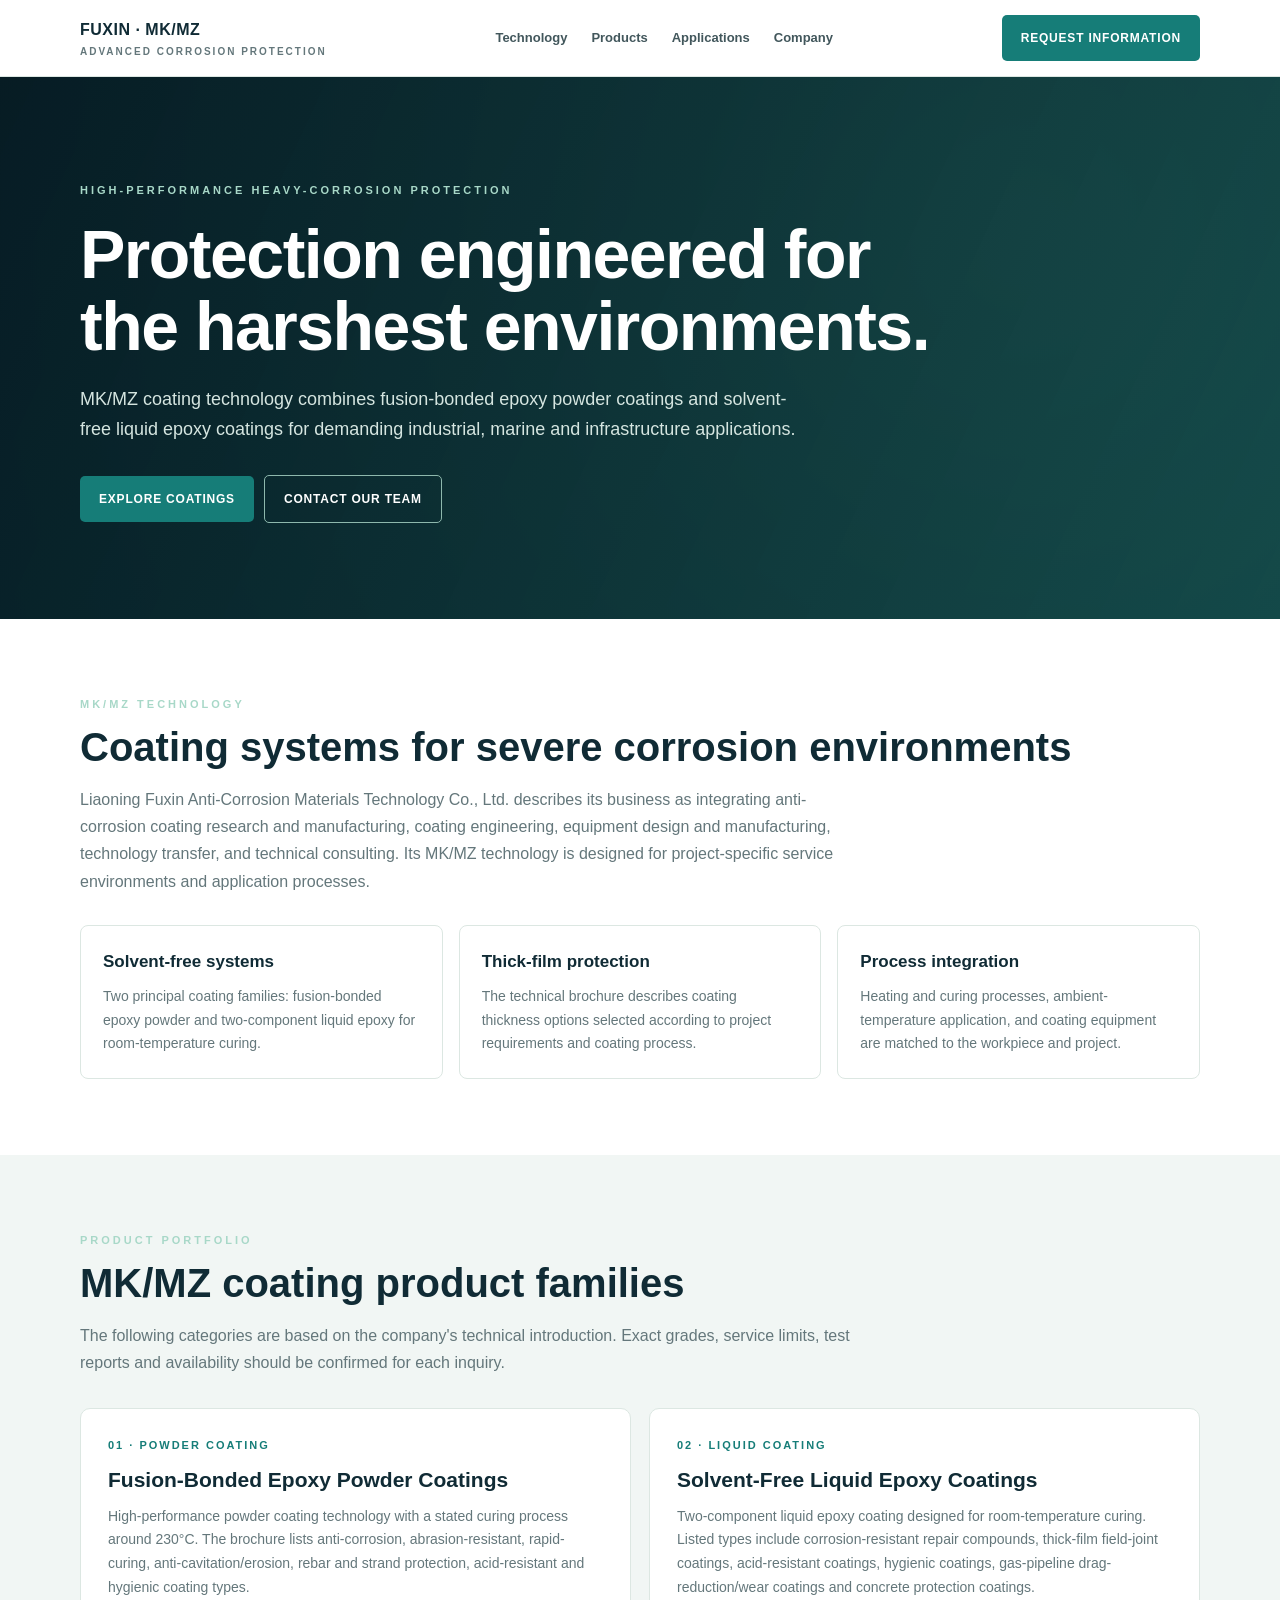
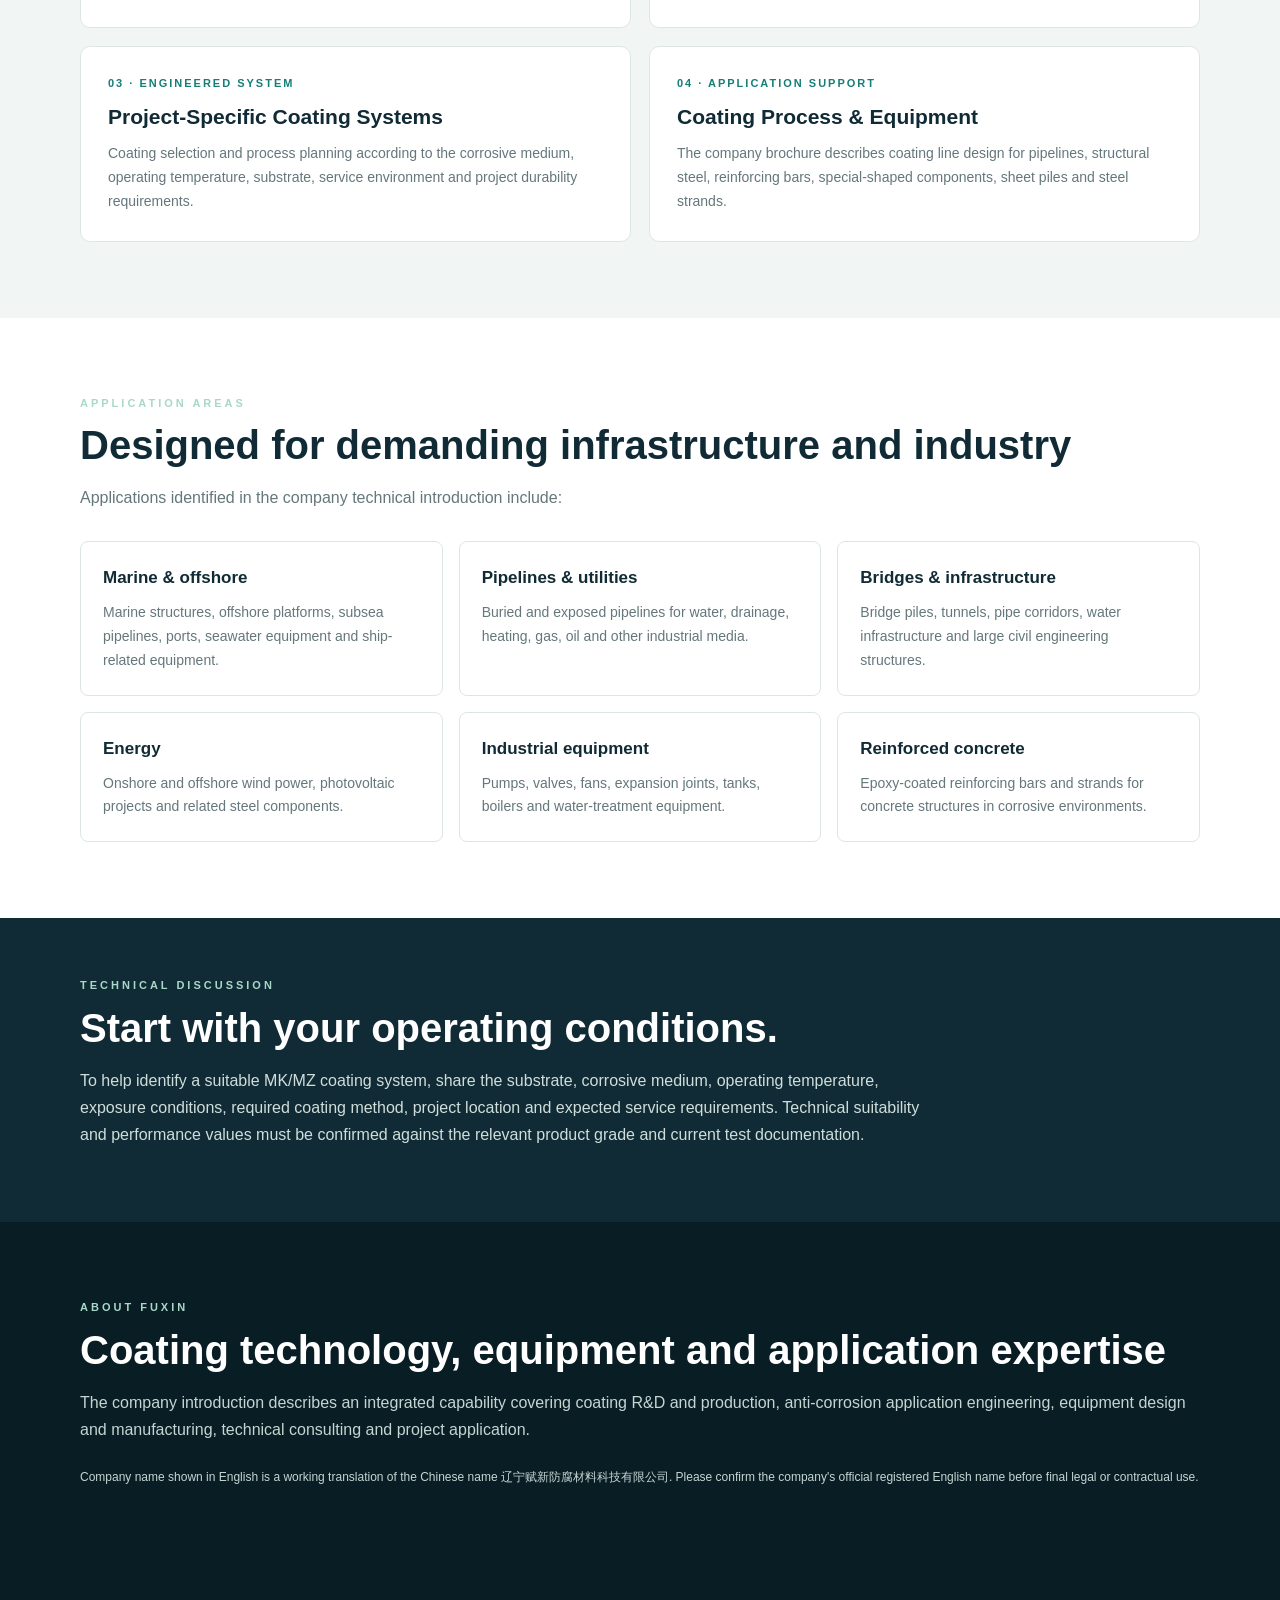
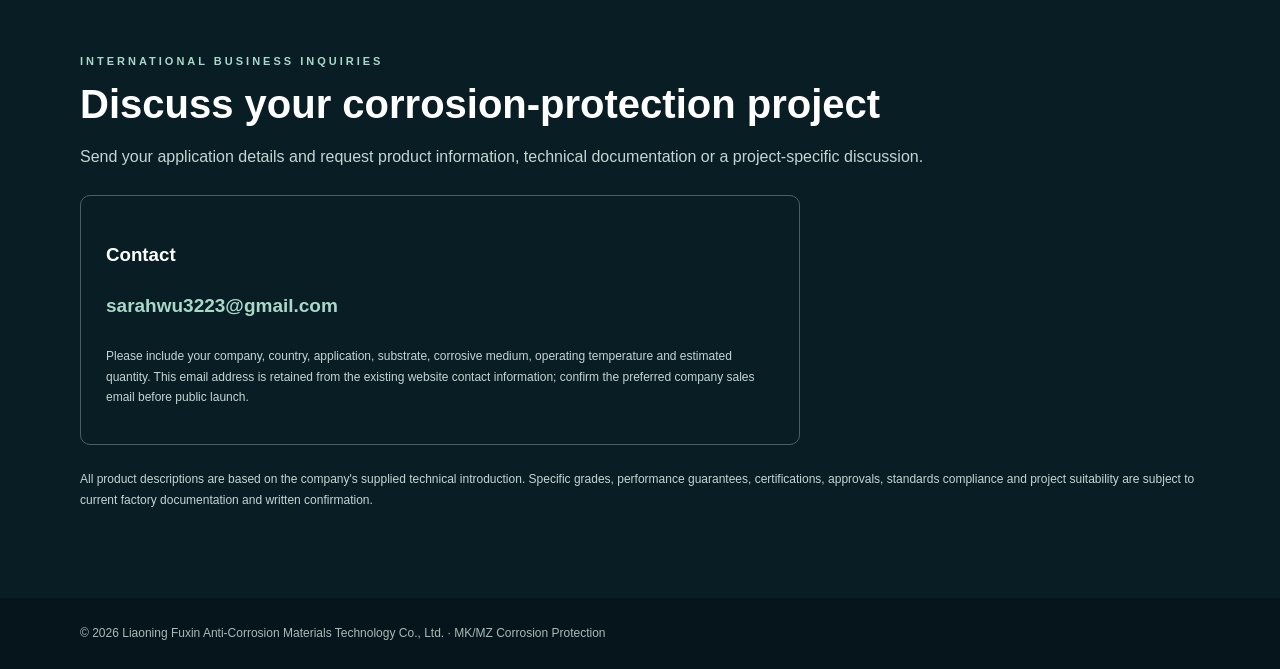
==== coatings/index.html @ f1c94239 "Launch MK/MZ anti-corrosion coatings website" ====
<!doctype html>
<html lang="en">
<head>
<meta charset="utf-8"><meta name="viewport" content="width=device-width,initial-scale=1">
<meta name="description" content="MK/MZ high-performance heavy-corrosion protection: fusion-bonded epoxy powder coatings and solvent-free liquid epoxy coatings by Liaoning Fuxin Anti-Corrosion Materials Technology Co., Ltd.">
<meta name="theme-color" content="#102b35">
<title>MK/MZ Anti-Corrosion Coatings | Fuxin</title>
<style>
:root{--navy:#102b35;--deep:#091d25;--teal:#167d78;--mint:#a8d8c8;--ink:#20343b;--muted:#64777b;--pale:#f1f6f4;--line:#dce7e2;--white:#fff}
*{box-sizing:border-box}html{scroll-behavior:smooth}body{margin:0;font:16px/1.7 Arial,Helvetica,sans-serif;color:var(--ink)}a{color:inherit;text-decoration:none}.wrap{width:min(1120px,calc(100% - 40px));margin:auto}
header{position:sticky;top:0;z-index:5;background:#fff;border-bottom:1px solid var(--line)}.nav{min-height:76px;display:flex;align-items:center;justify-content:space-between;gap:24px}.brand{font-size:16px;font-weight:800;letter-spacing:.5px;color:var(--navy)}.brand small{display:block;font-size:10px;letter-spacing:2px;color:var(--muted);font-weight:700}nav{display:flex;gap:24px;font-size:13px;font-weight:700;color:#42575c}.btn{display:inline-block;padding:13px 19px;background:var(--teal);color:white;border-radius:5px;font-size:12px;font-weight:800;letter-spacing:.8px}.btn.alt{background:transparent;border:1px solid #8eb8ad;color:white}
.hero{background:linear-gradient(115deg,rgba(6,27,35,.96),rgba(14,68,69,.88)),radial-gradient(circle at 80% 30%,#5b9b83,#102b35);color:#fff;padding:104px 0 96px}.eyebrow{font-size:11px;font-weight:800;letter-spacing:3px;color:var(--mint)}h1{font-size:clamp(40px,6vw,68px);line-height:1.06;letter-spacing:-1.5px;max-width:850px;margin:18px 0}.hero p{font-size:18px;max-width:720px;color:#d5e5e0;margin:22px 0 30px}.hero .btn{margin-right:10px}
.section{padding:76px 0}.pale{background:var(--pale)}h2{font-size:clamp(28px,4vw,40px);line-height:1.15;color:var(--navy);margin:10px 0 16px}.lead{max-width:780px;color:var(--muted)}.grid{display:grid;grid-template-columns:repeat(2,1fr);gap:18px;margin-top:32px}.card{padding:27px;border:1px solid var(--line);border-radius:10px;background:#fff}.num{font-size:11px;color:var(--teal);font-weight:800;letter-spacing:2px}.card h3{font-size:21px;color:var(--navy);margin:7px 0}.card p{font-size:14px;color:var(--muted);margin:0}.three{display:grid;grid-template-columns:repeat(3,1fr);gap:16px;margin-top:30px}.tile{background:#fff;padding:22px;border-radius:8px;border:1px solid var(--line)}.tile h3{margin:0 0 8px;color:var(--navy);font-size:17px}.tile p{margin:0;color:var(--muted);font-size:14px}
.band{background:var(--navy);color:#fff;padding:58px 0}.band h2{color:#fff}.band p{color:#d0dedb;max-width:850px}.contact{background:var(--deep);color:#fff}.contact h2{color:#fff}.contact p{color:#c5d5d2}.contactbox{border:1px solid #476067;border-radius:10px;padding:25px;max-width:720px;margin-top:25px}.email{font-size:19px;color:var(--mint);font-weight:700}footer{background:#06151b;color:#a8bbb7;padding:25px 0;font-size:12px}
.note{font-size:12px;color:#718287;margin-top:24px}.list{padding-left:19px;color:var(--muted)}.list li{margin:6px 0}
@media(max-width:760px){nav{display:none}.grid,.three{grid-template-columns:1fr}.hero{padding:76px 0}.section{padding:56px 0}.nav{min-height:68px}}
</style></head>
<body>
<header><div class="wrap nav"><a class="brand" href="#top">FUXIN · MK/MZ<small>ADVANCED CORROSION PROTECTION</small></a><nav><a href="#technology">Technology</a><a href="#products">Products</a><a href="#applications">Applications</a><a href="#company">Company</a></nav><a class="btn" href="#contact">REQUEST INFORMATION</a></div></header>
<main id="top">
<section class="hero"><div class="wrap"><div class="eyebrow">HIGH-PERFORMANCE HEAVY-CORROSION PROTECTION</div><h1>Protection engineered for the harshest environments.</h1><p>MK/MZ coating technology combines fusion-bonded epoxy powder coatings and solvent-free liquid epoxy coatings for demanding industrial, marine and infrastructure applications.</p><a class="btn" href="#products">EXPLORE COATINGS</a><a class="btn alt" href="#contact">CONTACT OUR TEAM</a></div></section>
<section class="section" id="technology"><div class="wrap"><div class="eyebrow">MK/MZ TECHNOLOGY</div><h2>Coating systems for severe corrosion environments</h2><p class="lead">Liaoning Fuxin Anti-Corrosion Materials Technology Co., Ltd. describes its business as integrating anti-corrosion coating research and manufacturing, coating engineering, equipment design and manufacturing, technology transfer, and technical consulting. Its MK/MZ technology is designed for project-specific service environments and application processes.</p>
<div class="three"><article class="tile"><h3>Solvent-free systems</h3><p>Two principal coating families: fusion-bonded epoxy powder and two-component liquid epoxy for room-temperature curing.</p></article><article class="tile"><h3>Thick-film protection</h3><p>The technical brochure describes coating thickness options selected according to project requirements and coating process.</p></article><article class="tile"><h3>Process integration</h3><p>Heating and curing processes, ambient-temperature application, and coating equipment are matched to the workpiece and project.</p></article></div></div></section>
<section class="section pale" id="products"><div class="wrap"><div class="eyebrow">PRODUCT PORTFOLIO</div><h2>MK/MZ coating product families</h2><p class="lead">The following categories are based on the company's technical introduction. Exact grades, service limits, test reports and availability should be confirmed for each inquiry.</p>
<div class="grid">
<article class="card"><div class="num">01 · POWDER COATING</div><h3>Fusion-Bonded Epoxy Powder Coatings</h3><p>High-performance powder coating technology with a stated curing process around 230°C. The brochure lists anti-corrosion, abrasion-resistant, rapid-curing, anti-cavitation/erosion, rebar and strand protection, acid-resistant and hygienic coating types.</p></article>
<article class="card"><div class="num">02 · LIQUID COATING</div><h3>Solvent-Free Liquid Epoxy Coatings</h3><p>Two-component liquid epoxy coating designed for room-temperature curing. Listed types include corrosion-resistant repair compounds, thick-film field-joint coatings, acid-resistant coatings, hygienic coatings, gas-pipeline drag-reduction/wear coatings and concrete protection coatings.</p></article>
<article class="card"><div class="num">03 · ENGINEERED SYSTEM</div><h3>Project-Specific Coating Systems</h3><p>Coating selection and process planning according to the corrosive medium, operating temperature, substrate, service environment and project durability requirements.</p></article>
<article class="card"><div class="num">04 · APPLICATION SUPPORT</div><h3>Coating Process &amp; Equipment</h3><p>The company brochure describes coating line design for pipelines, structural steel, reinforcing bars, special-shaped components, sheet piles and steel strands.</p></article>
</div></div></section>
<section class="section" id="applications"><div class="wrap"><div class="eyebrow">APPLICATION AREAS</div><h2>Designed for demanding infrastructure and industry</h2><p class="lead">Applications identified in the company technical introduction include:</p>
<div class="three"><article class="tile"><h3>Marine &amp; offshore</h3><p>Marine structures, offshore platforms, subsea pipelines, ports, seawater equipment and ship-related equipment.</p></article><article class="tile"><h3>Pipelines &amp; utilities</h3><p>Buried and exposed pipelines for water, drainage, heating, gas, oil and other industrial media.</p></article><article class="tile"><h3>Bridges &amp; infrastructure</h3><p>Bridge piles, tunnels, pipe corridors, water infrastructure and large civil engineering structures.</p></article><article class="tile"><h3>Energy</h3><p>Onshore and offshore wind power, photovoltaic projects and related steel components.</p></article><article class="tile"><h3>Industrial equipment</h3><p>Pumps, valves, fans, expansion joints, tanks, boilers and water-treatment equipment.</p></article><article class="tile"><h3>Reinforced concrete</h3><p>Epoxy-coated reinforcing bars and strands for concrete structures in corrosive environments.</p></article></div></div></section>
<section class="band"><div class="wrap"><div class="eyebrow">TECHNICAL DISCUSSION</div><h2>Start with your operating conditions.</h2><p>To help identify a suitable MK/MZ coating system, share the substrate, corrosive medium, operating temperature, exposure conditions, required coating method, project location and expected service requirements. Technical suitability and performance values must be confirmed against the relevant product grade and current test documentation.</p></div></section>
<section class="section contact" id="company"><div class="wrap"><div class="eyebrow">ABOUT FUXIN</div><h2>Coating technology, equipment and application expertise</h2><p>The company introduction describes an integrated capability covering coating R&amp;D and production, anti-corrosion application engineering, equipment design and manufacturing, technical consulting and project application.</p><p class="note">Company name shown in English is a working translation of the Chinese name 辽宁赋新防腐材料科技有限公司. Please confirm the company's official registered English name before final legal or contractual use.</p></div></section>
<section class="section contact" id="contact"><div class="wrap"><div class="eyebrow">INTERNATIONAL BUSINESS INQUIRIES</div><h2>Discuss your corrosion-protection project</h2><p>Send your application details and request product information, technical documentation or a project-specific discussion.</p><div class="contactbox"><h3>Contact</h3><a class="email" href="mailto:sarahwu3223@gmail.com?subject=MK%2FMZ%20Coating%20Inquiry">sarahwu3223@gmail.com</a><p class="note">Please include your company, country, application, substrate, corrosive medium, operating temperature and estimated quantity. This email address is retained from the existing website contact information; confirm the preferred company sales email before public launch.</p></div><p class="note">All product descriptions are based on the company's supplied technical introduction. Specific grades, performance guarantees, certifications, approvals, standards compliance and project suitability are subject to current factory documentation and written confirmation.</p></div></section>
</main>
<footer><div class="wrap">© 2026 Liaoning Fuxin Anti-Corrosion Materials Technology Co., Ltd. · MK/MZ Corrosion Protection</div></footer>
</body></html>
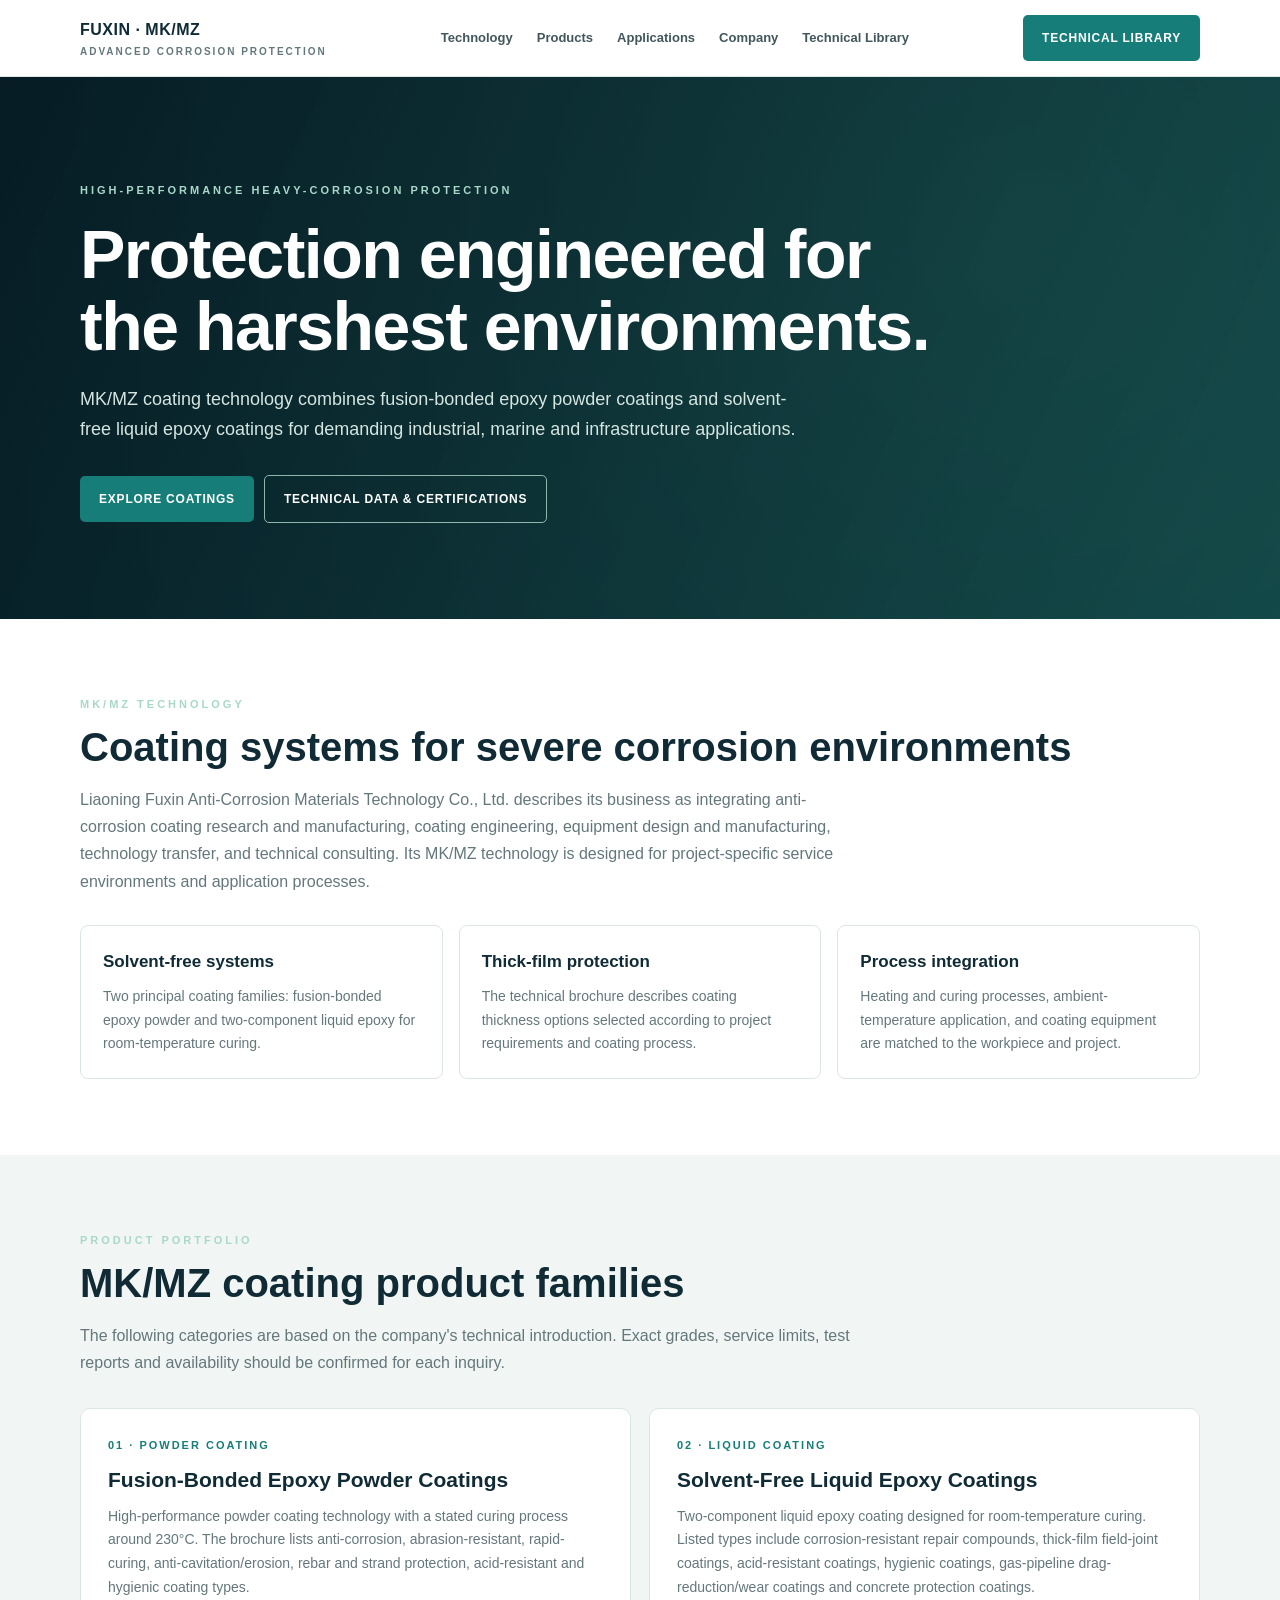
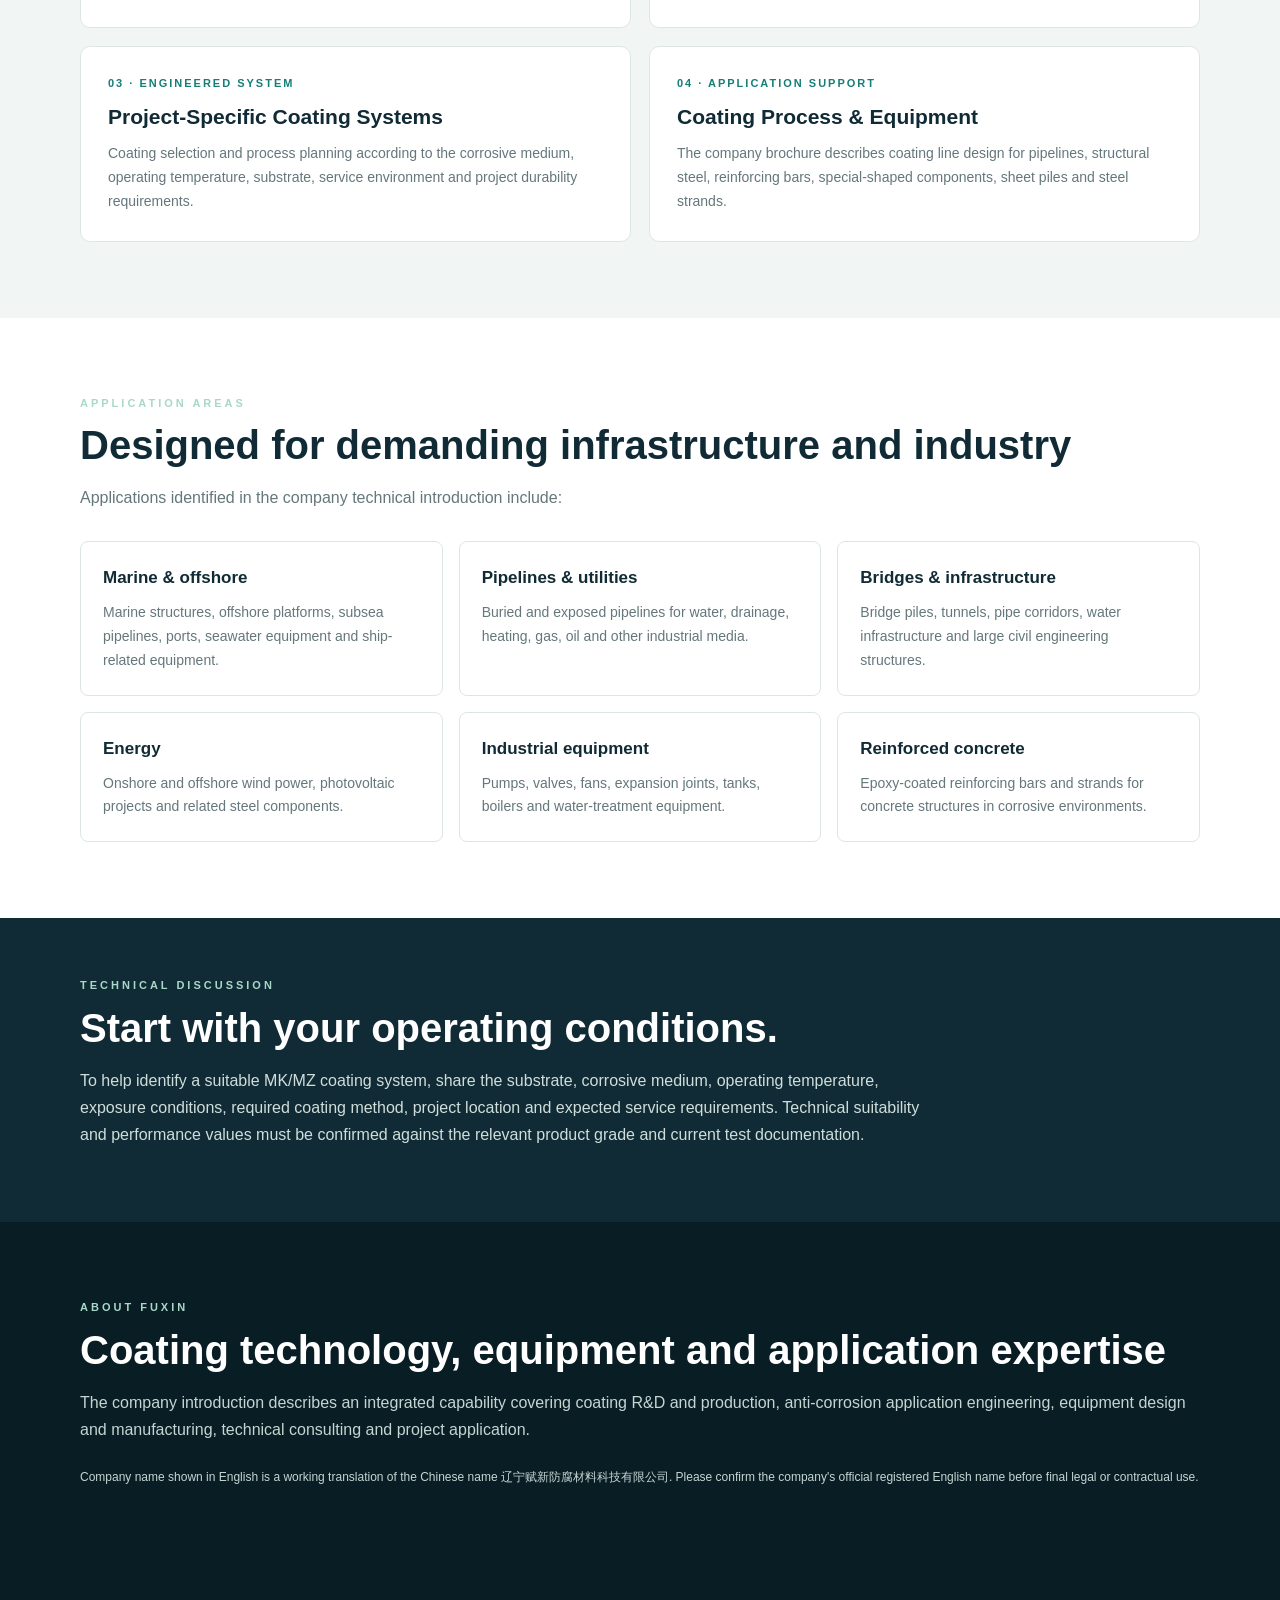
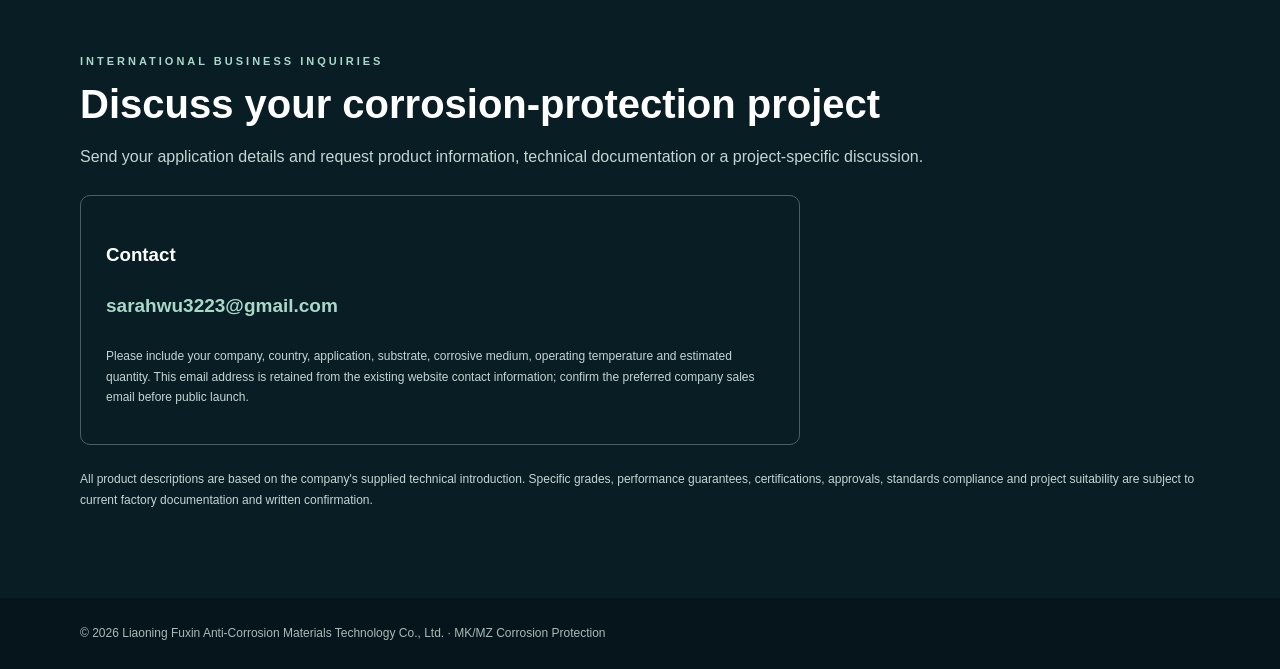
==== commit d3fec8e8: "Link technical library from coatings homepage" ====
--- a/coatings/index.html
+++ b/coatings/index.html
@@ -16,9 +16,9 @@
 @media(max-width:760px){nav{display:none}.grid,.three{grid-template-columns:1fr}.hero{padding:76px 0}.section{padding:56px 0}.nav{min-height:68px}}
 </style></head>
 <body>
-<header><div class="wrap nav"><a class="brand" href="#top">FUXIN · MK/MZ<small>ADVANCED CORROSION PROTECTION</small></a><nav><a href="#technology">Technology</a><a href="#products">Products</a><a href="#applications">Applications</a><a href="#company">Company</a></nav><a class="btn" href="#contact">REQUEST INFORMATION</a></div></header>
+<header><div class="wrap nav"><a class="brand" href="#top">FUXIN · MK/MZ<small>ADVANCED CORROSION PROTECTION</small></a><nav><a href="#technology">Technology</a><a href="#products">Products</a><a href="#applications">Applications</a><a href="#company">Company</a><a href="technical-library.html">Technical Library</a></nav><a class="btn" href="technical-library.html">TECHNICAL LIBRARY</a></div></header>
 <main id="top">
-<section class="hero"><div class="wrap"><div class="eyebrow">HIGH-PERFORMANCE HEAVY-CORROSION PROTECTION</div><h1>Protection engineered for the harshest environments.</h1><p>MK/MZ coating technology combines fusion-bonded epoxy powder coatings and solvent-free liquid epoxy coatings for demanding industrial, marine and infrastructure applications.</p><a class="btn" href="#products">EXPLORE COATINGS</a><a class="btn alt" href="#contact">CONTACT OUR TEAM</a></div></section>
+<section class="hero"><div class="wrap"><div class="eyebrow">HIGH-PERFORMANCE HEAVY-CORROSION PROTECTION</div><h1>Protection engineered for the harshest environments.</h1><p>MK/MZ coating technology combines fusion-bonded epoxy powder coatings and solvent-free liquid epoxy coatings for demanding industrial, marine and infrastructure applications.</p><a class="btn" href="#products">EXPLORE COATINGS</a><a class="btn alt" href="technical-library.html">TECHNICAL DATA &amp; CERTIFICATIONS</a></div></section>
 <section class="section" id="technology"><div class="wrap"><div class="eyebrow">MK/MZ TECHNOLOGY</div><h2>Coating systems for severe corrosion environments</h2><p class="lead">Liaoning Fuxin Anti-Corrosion Materials Technology Co., Ltd. describes its business as integrating anti-corrosion coating research and manufacturing, coating engineering, equipment design and manufacturing, technology transfer, and technical consulting. Its MK/MZ technology is designed for project-specific service environments and application processes.</p>
 <div class="three"><article class="tile"><h3>Solvent-free systems</h3><p>Two principal coating families: fusion-bonded epoxy powder and two-component liquid epoxy for room-temperature curing.</p></article><article class="tile"><h3>Thick-film protection</h3><p>The technical brochure describes coating thickness options selected according to project requirements and coating process.</p></article><article class="tile"><h3>Process integration</h3><p>Heating and curing processes, ambient-temperature application, and coating equipment are matched to the workpiece and project.</p></article></div></div></section>
 <section class="section pale" id="products"><div class="wrap"><div class="eyebrow">PRODUCT PORTFOLIO</div><h2>MK/MZ coating product families</h2><p class="lead">The following categories are based on the company's technical introduction. Exact grades, service limits, test reports and availability should be confirmed for each inquiry.</p>
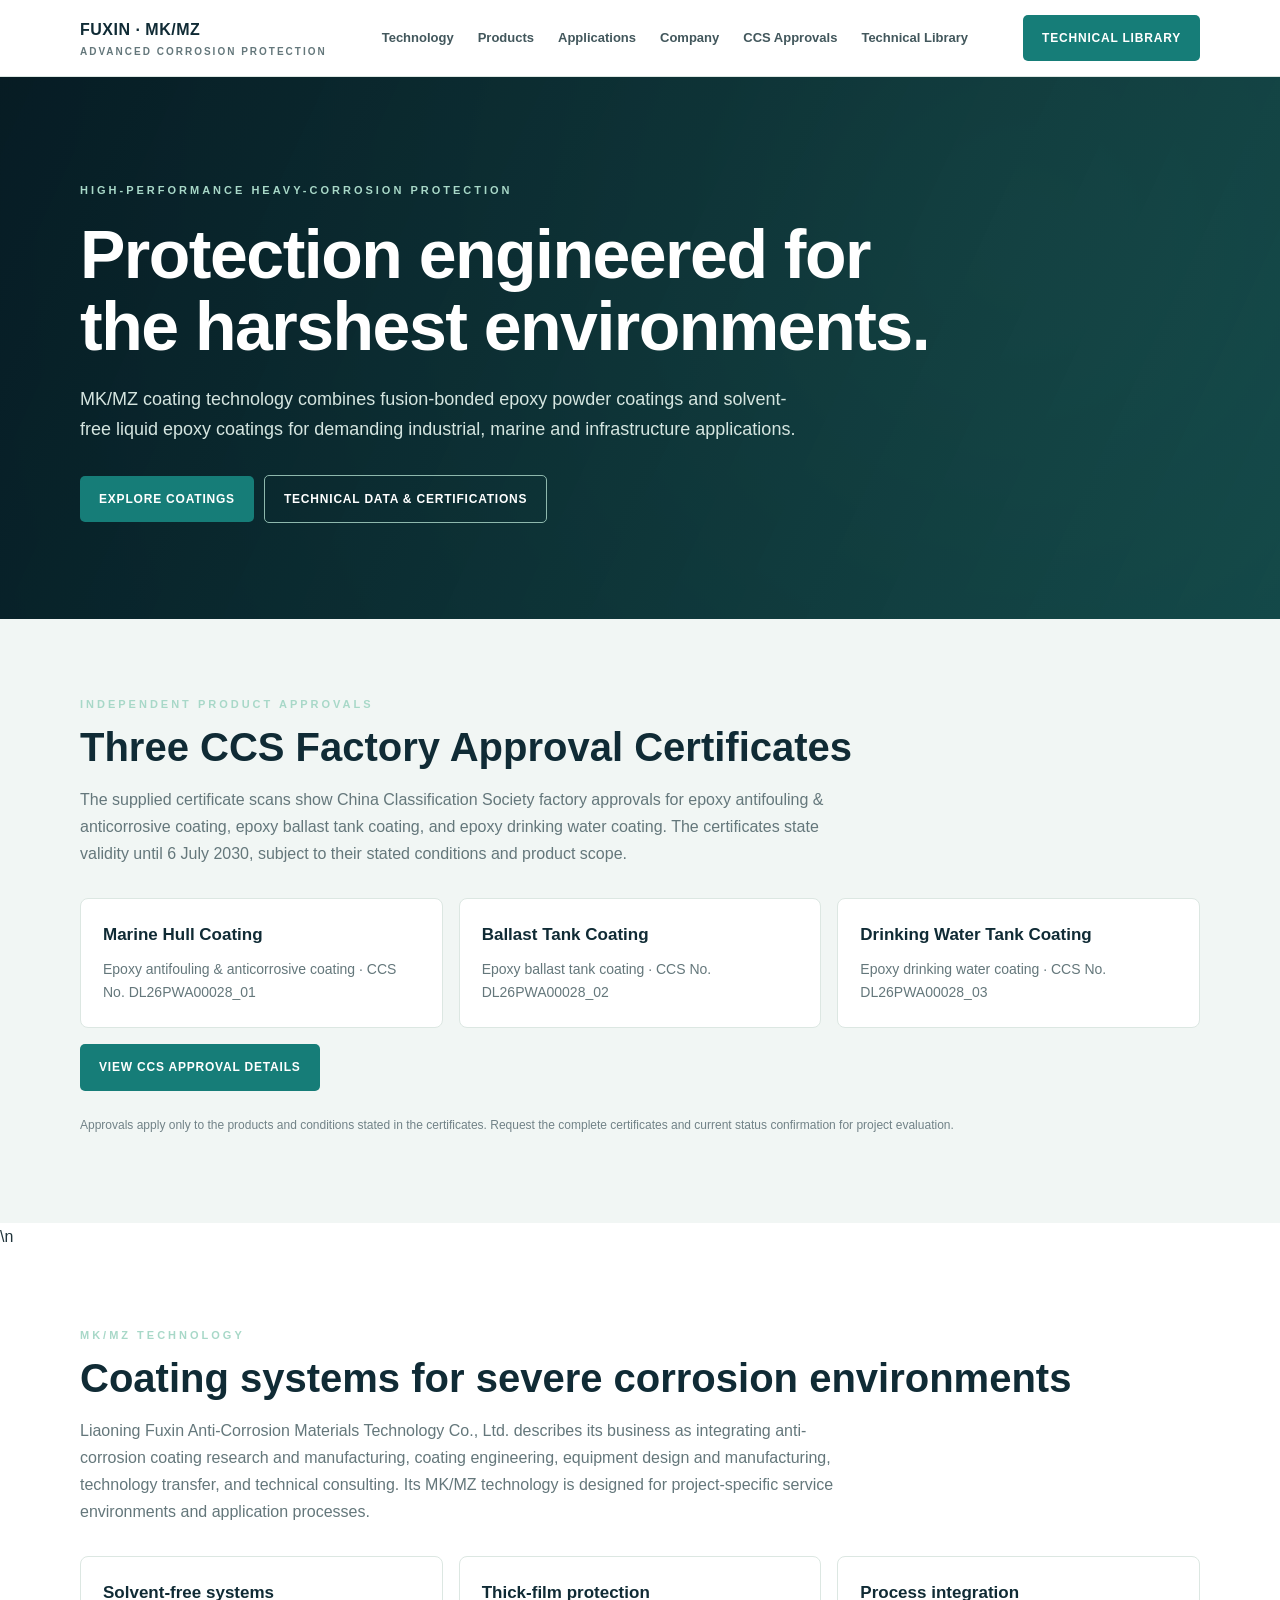
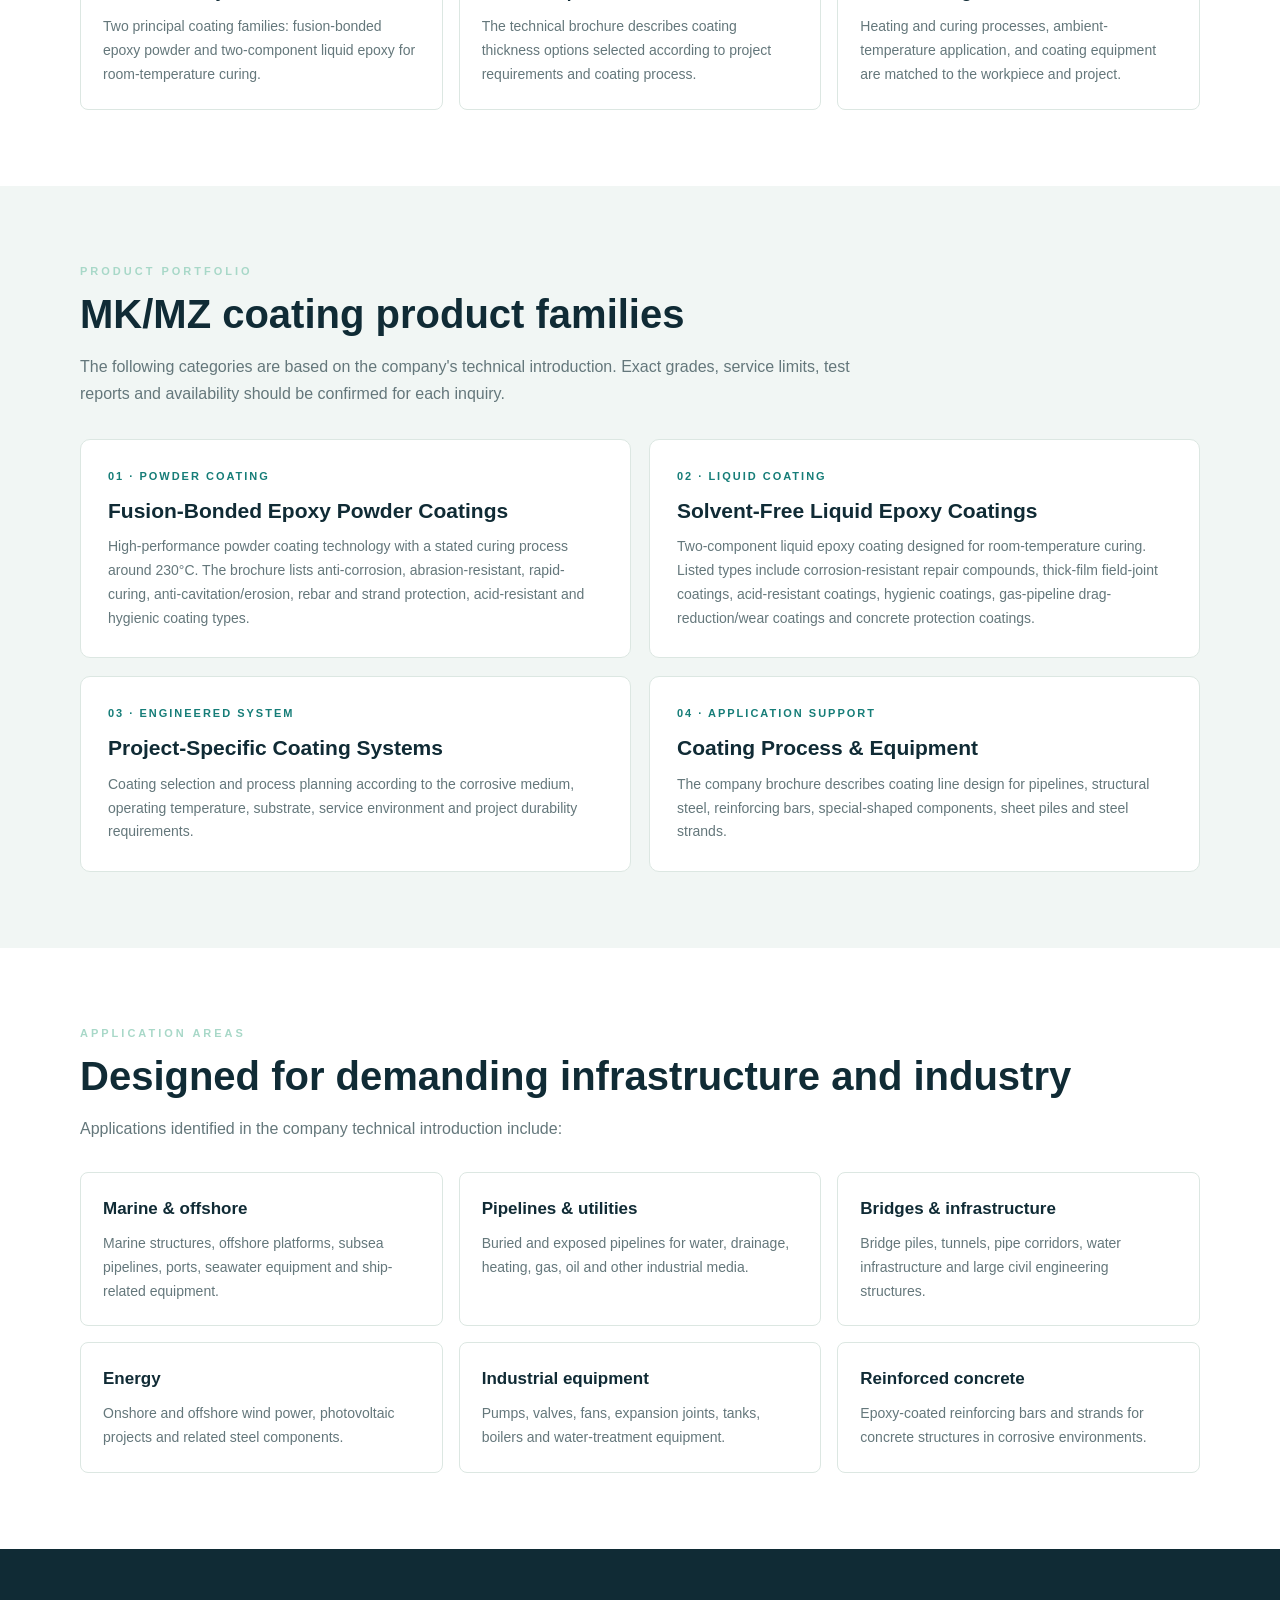
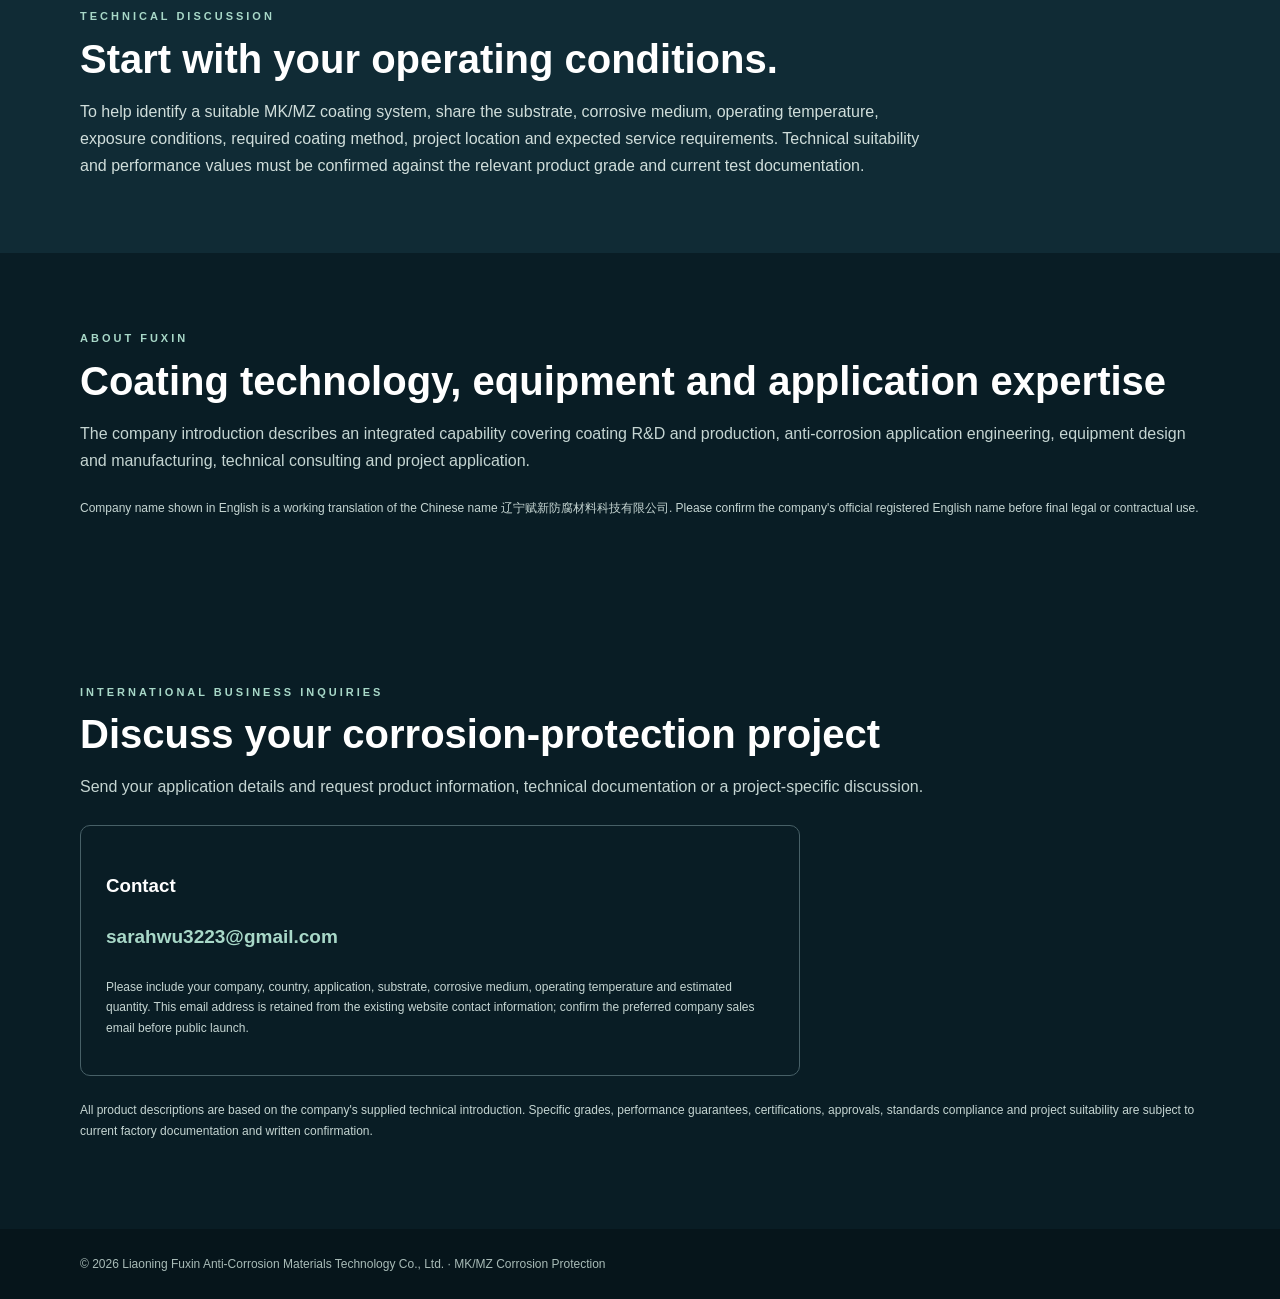
==== commit 87bf6069: "Feature CCS factory approvals on homepage" ====
--- a/coatings/index.html
+++ b/coatings/index.html
@@ -16,10 +16,10 @@
 @media(max-width:760px){nav{display:none}.grid,.three{grid-template-columns:1fr}.hero{padding:76px 0}.section{padding:56px 0}.nav{min-height:68px}}
 </style></head>
 <body>
-<header><div class="wrap nav"><a class="brand" href="#top">FUXIN · MK/MZ<small>ADVANCED CORROSION PROTECTION</small></a><nav><a href="#technology">Technology</a><a href="#products">Products</a><a href="#applications">Applications</a><a href="#company">Company</a><a href="technical-library.html">Technical Library</a></nav><a class="btn" href="technical-library.html">TECHNICAL LIBRARY</a></div></header>
+<header><div class="wrap nav"><a class="brand" href="#top">FUXIN · MK/MZ<small>ADVANCED CORROSION PROTECTION</small></a><nav><a href="#technology">Technology</a><a href="#products">Products</a><a href="#applications">Applications</a><a href="#company">Company</a><a href="technical-library.html#ccs-approvals">CCS Approvals</a><a href="technical-library.html">Technical Library</a></nav><a class="btn" href="technical-library.html">TECHNICAL LIBRARY</a></div></header>
 <main id="top">
 <section class="hero"><div class="wrap"><div class="eyebrow">HIGH-PERFORMANCE HEAVY-CORROSION PROTECTION</div><h1>Protection engineered for the harshest environments.</h1><p>MK/MZ coating technology combines fusion-bonded epoxy powder coatings and solvent-free liquid epoxy coatings for demanding industrial, marine and infrastructure applications.</p><a class="btn" href="#products">EXPLORE COATINGS</a><a class="btn alt" href="technical-library.html">TECHNICAL DATA &amp; CERTIFICATIONS</a></div></section>
-<section class="section" id="technology"><div class="wrap"><div class="eyebrow">MK/MZ TECHNOLOGY</div><h2>Coating systems for severe corrosion environments</h2><p class="lead">Liaoning Fuxin Anti-Corrosion Materials Technology Co., Ltd. describes its business as integrating anti-corrosion coating research and manufacturing, coating engineering, equipment design and manufacturing, technology transfer, and technical consulting. Its MK/MZ technology is designed for project-specific service environments and application processes.</p>
+<section class="section pale"><div class="wrap"><div class="eyebrow">INDEPENDENT PRODUCT APPROVALS</div><h2>Three CCS Factory Approval Certificates</h2><p class="lead">The supplied certificate scans show China Classification Society factory approvals for epoxy antifouling &amp; anticorrosive coating, epoxy ballast tank coating, and epoxy drinking water coating. The certificates state validity until 6 July 2030, subject to their stated conditions and product scope.</p><div class="three"><article class="tile"><h3>Marine Hull Coating</h3><p>Epoxy antifouling &amp; anticorrosive coating · CCS No. DL26PWA00028_01</p></article><article class="tile"><h3>Ballast Tank Coating</h3><p>Epoxy ballast tank coating · CCS No. DL26PWA00028_02</p></article><article class="tile"><h3>Drinking Water Tank Coating</h3><p>Epoxy drinking water coating · CCS No. DL26PWA00028_03</p></article></div><p><a class="btn" href="technical-library.html#ccs-approvals">VIEW CCS APPROVAL DETAILS</a></p><p class="note">Approvals apply only to the products and conditions stated in the certificates. Request the complete certificates and current status confirmation for project evaluation.</p></div></section>\n<section class="section" id="technology"><div class="wrap"><div class="eyebrow">MK/MZ TECHNOLOGY</div><h2>Coating systems for severe corrosion environments</h2><p class="lead">Liaoning Fuxin Anti-Corrosion Materials Technology Co., Ltd. describes its business as integrating anti-corrosion coating research and manufacturing, coating engineering, equipment design and manufacturing, technology transfer, and technical consulting. Its MK/MZ technology is designed for project-specific service environments and application processes.</p>
 <div class="three"><article class="tile"><h3>Solvent-free systems</h3><p>Two principal coating families: fusion-bonded epoxy powder and two-component liquid epoxy for room-temperature curing.</p></article><article class="tile"><h3>Thick-film protection</h3><p>The technical brochure describes coating thickness options selected according to project requirements and coating process.</p></article><article class="tile"><h3>Process integration</h3><p>Heating and curing processes, ambient-temperature application, and coating equipment are matched to the workpiece and project.</p></article></div></div></section>
 <section class="section pale" id="products"><div class="wrap"><div class="eyebrow">PRODUCT PORTFOLIO</div><h2>MK/MZ coating product families</h2><p class="lead">The following categories are based on the company's technical introduction. Exact grades, service limits, test reports and availability should be confirmed for each inquiry.</p>
 <div class="grid">
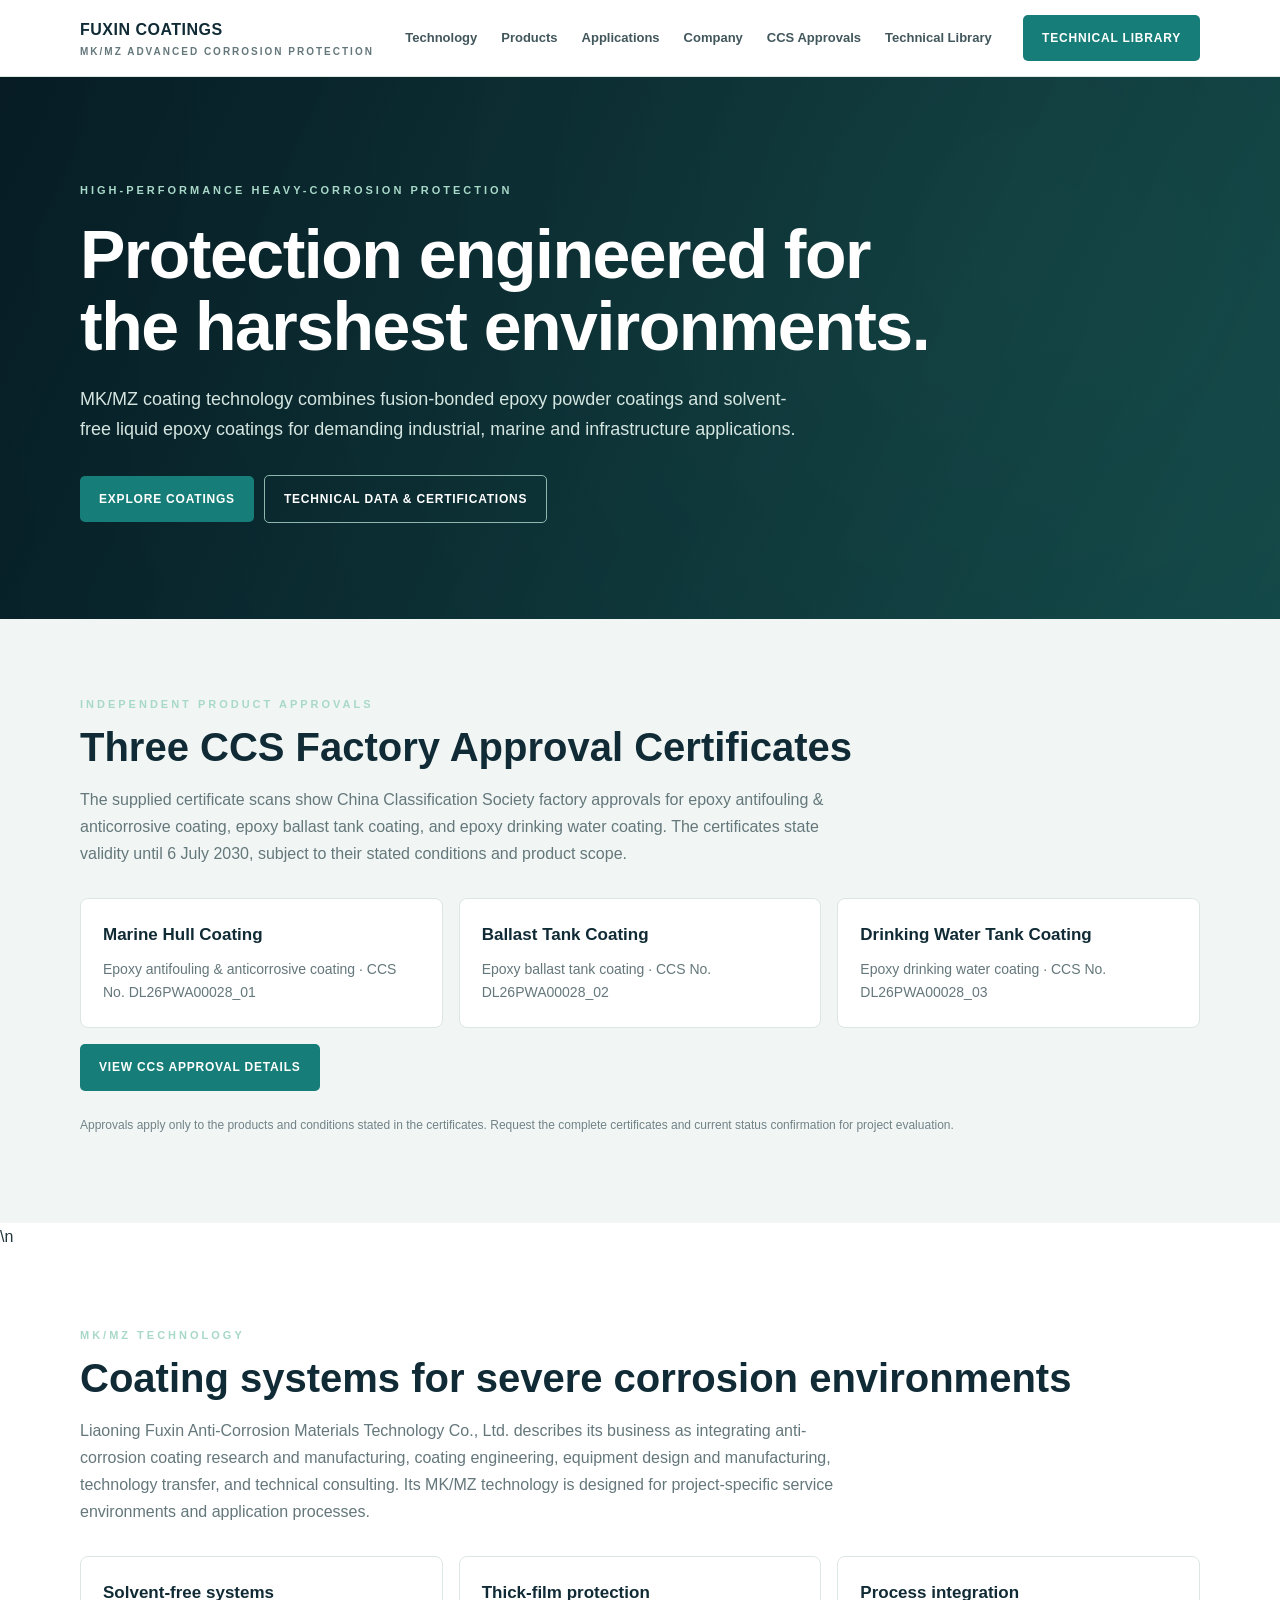
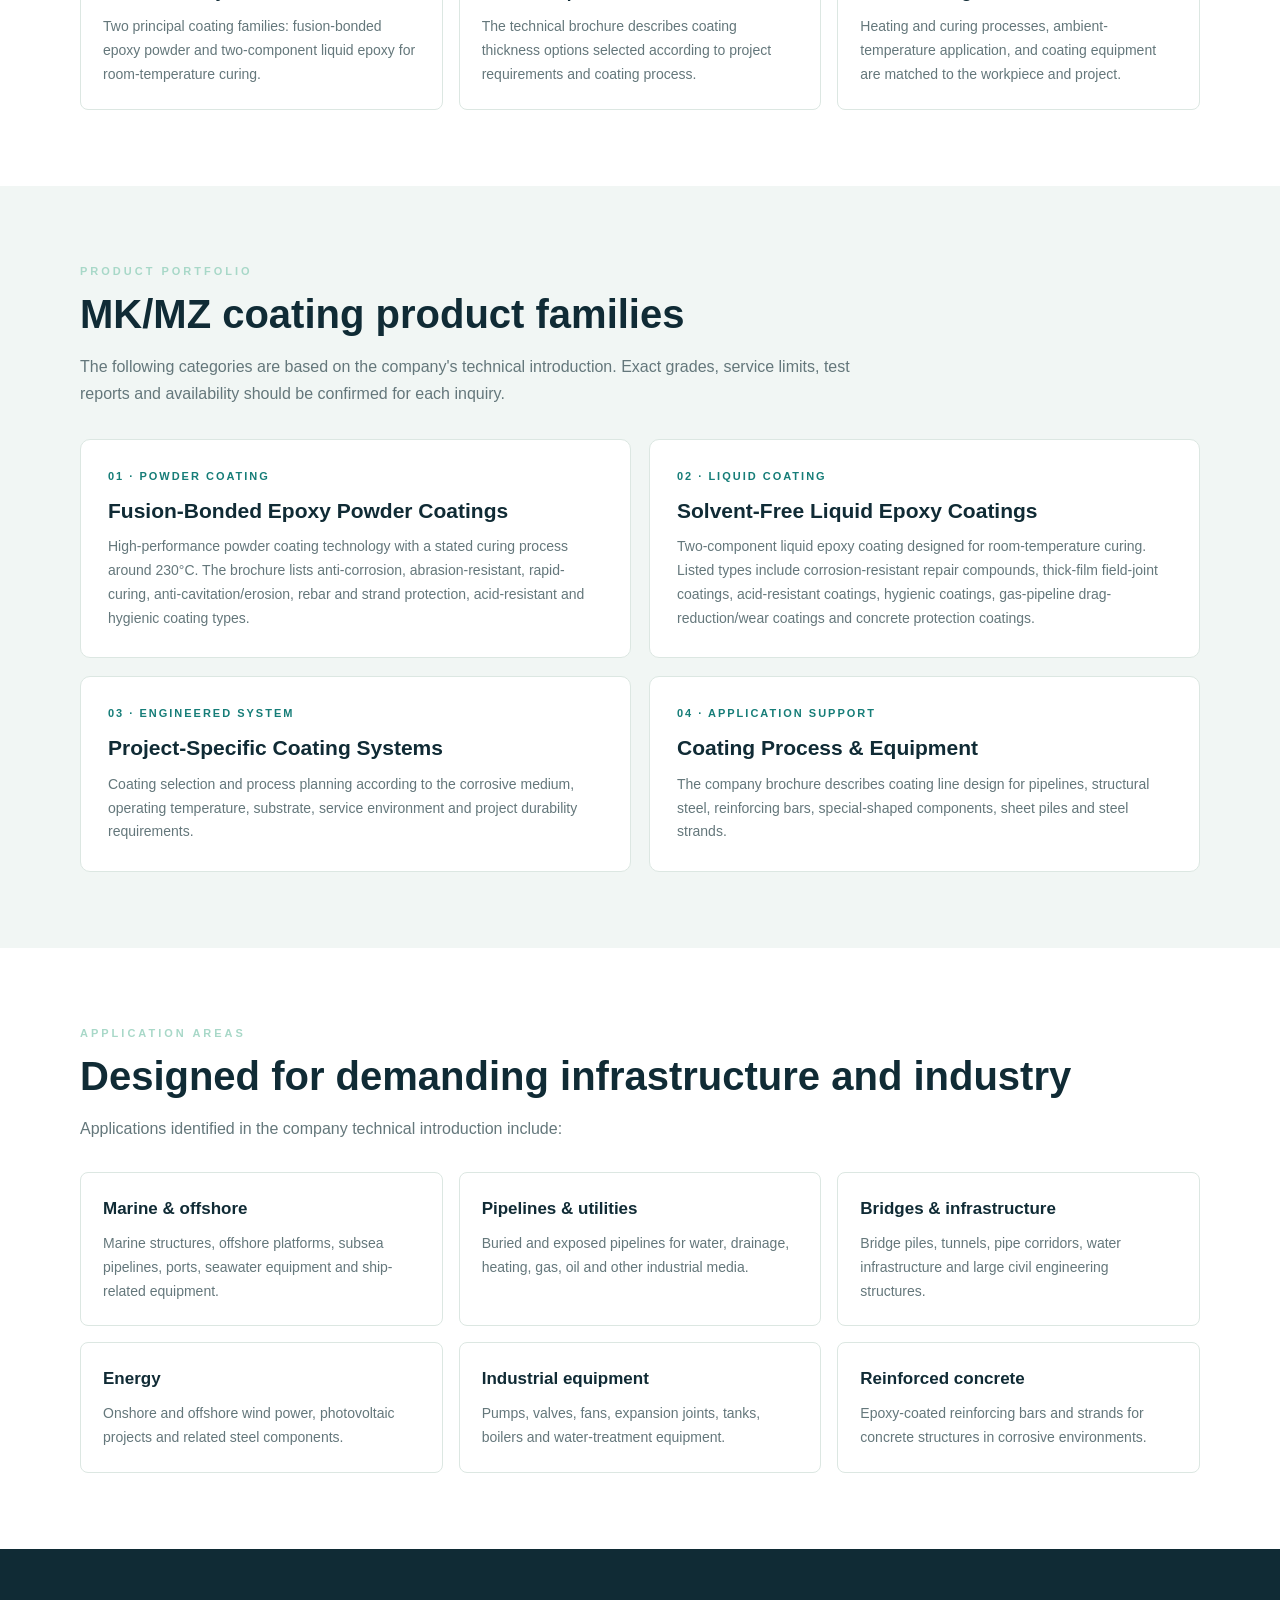
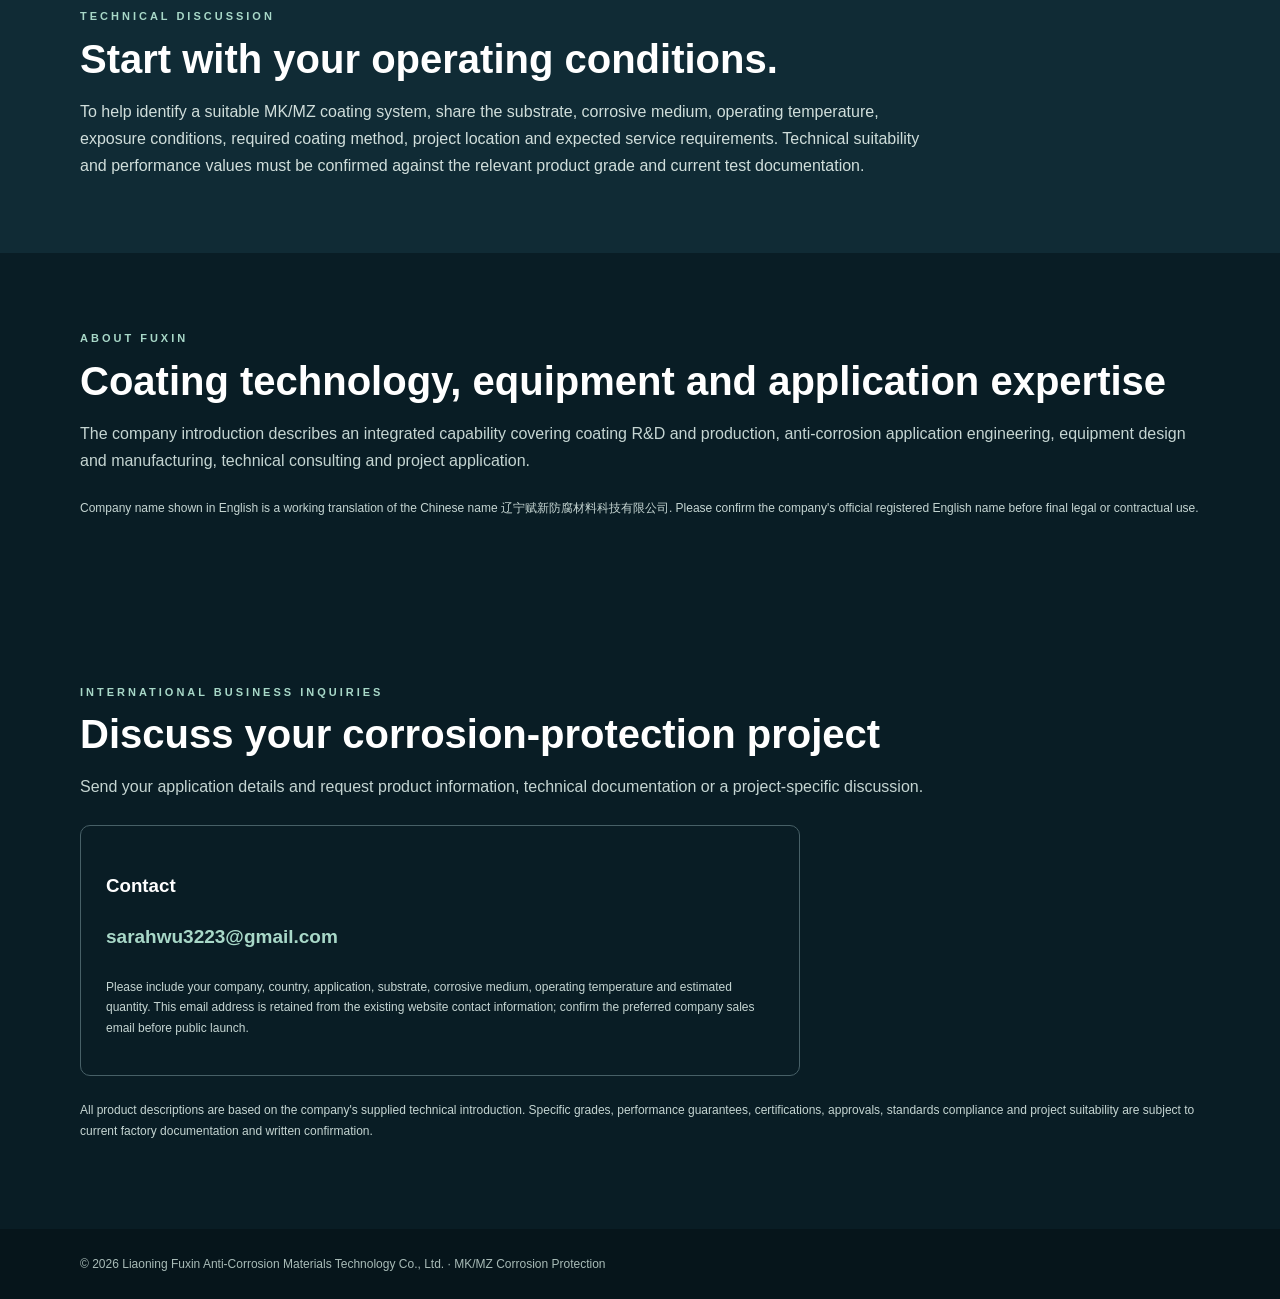
==== commit 28454d9d: "Rebrand coatings homepage as FUXIN COATINGS" ====
--- a/coatings/index.html
+++ b/coatings/index.html
@@ -4,7 +4,7 @@
 <meta charset="utf-8"><meta name="viewport" content="width=device-width,initial-scale=1">
 <meta name="description" content="MK/MZ high-performance heavy-corrosion protection: fusion-bonded epoxy powder coatings and solvent-free liquid epoxy coatings by Liaoning Fuxin Anti-Corrosion Materials Technology Co., Ltd.">
 <meta name="theme-color" content="#102b35">
-<title>MK/MZ Anti-Corrosion Coatings | Fuxin</title>
+<title>FUXIN COATINGS | MK/MZ Anti-Corrosion Solutions</title>
 <style>
 :root{--navy:#102b35;--deep:#091d25;--teal:#167d78;--mint:#a8d8c8;--ink:#20343b;--muted:#64777b;--pale:#f1f6f4;--line:#dce7e2;--white:#fff}
 *{box-sizing:border-box}html{scroll-behavior:smooth}body{margin:0;font:16px/1.7 Arial,Helvetica,sans-serif;color:var(--ink)}a{color:inherit;text-decoration:none}.wrap{width:min(1120px,calc(100% - 40px));margin:auto}
@@ -16,7 +16,7 @@
 @media(max-width:760px){nav{display:none}.grid,.three{grid-template-columns:1fr}.hero{padding:76px 0}.section{padding:56px 0}.nav{min-height:68px}}
 </style></head>
 <body>
-<header><div class="wrap nav"><a class="brand" href="#top">FUXIN · MK/MZ<small>ADVANCED CORROSION PROTECTION</small></a><nav><a href="#technology">Technology</a><a href="#products">Products</a><a href="#applications">Applications</a><a href="#company">Company</a><a href="technical-library.html#ccs-approvals">CCS Approvals</a><a href="technical-library.html">Technical Library</a></nav><a class="btn" href="technical-library.html">TECHNICAL LIBRARY</a></div></header>
+<header><div class="wrap nav"><a class="brand" href="#top">FUXIN COATINGS<small>MK/MZ ADVANCED CORROSION PROTECTION</small></a><nav><a href="#technology">Technology</a><a href="#products">Products</a><a href="#applications">Applications</a><a href="#company">Company</a><a href="technical-library.html#ccs-approvals">CCS Approvals</a><a href="technical-library.html">Technical Library</a></nav><a class="btn" href="technical-library.html">TECHNICAL LIBRARY</a></div></header>
 <main id="top">
 <section class="hero"><div class="wrap"><div class="eyebrow">HIGH-PERFORMANCE HEAVY-CORROSION PROTECTION</div><h1>Protection engineered for the harshest environments.</h1><p>MK/MZ coating technology combines fusion-bonded epoxy powder coatings and solvent-free liquid epoxy coatings for demanding industrial, marine and infrastructure applications.</p><a class="btn" href="#products">EXPLORE COATINGS</a><a class="btn alt" href="technical-library.html">TECHNICAL DATA &amp; CERTIFICATIONS</a></div></section>
 <section class="section pale"><div class="wrap"><div class="eyebrow">INDEPENDENT PRODUCT APPROVALS</div><h2>Three CCS Factory Approval Certificates</h2><p class="lead">The supplied certificate scans show China Classification Society factory approvals for epoxy antifouling &amp; anticorrosive coating, epoxy ballast tank coating, and epoxy drinking water coating. The certificates state validity until 6 July 2030, subject to their stated conditions and product scope.</p><div class="three"><article class="tile"><h3>Marine Hull Coating</h3><p>Epoxy antifouling &amp; anticorrosive coating · CCS No. DL26PWA00028_01</p></article><article class="tile"><h3>Ballast Tank Coating</h3><p>Epoxy ballast tank coating · CCS No. DL26PWA00028_02</p></article><article class="tile"><h3>Drinking Water Tank Coating</h3><p>Epoxy drinking water coating · CCS No. DL26PWA00028_03</p></article></div><p><a class="btn" href="technical-library.html#ccs-approvals">VIEW CCS APPROVAL DETAILS</a></p><p class="note">Approvals apply only to the products and conditions stated in the certificates. Request the complete certificates and current status confirmation for project evaluation.</p></div></section>\n<section class="section" id="technology"><div class="wrap"><div class="eyebrow">MK/MZ TECHNOLOGY</div><h2>Coating systems for severe corrosion environments</h2><p class="lead">Liaoning Fuxin Anti-Corrosion Materials Technology Co., Ltd. describes its business as integrating anti-corrosion coating research and manufacturing, coating engineering, equipment design and manufacturing, technology transfer, and technical consulting. Its MK/MZ technology is designed for project-specific service environments and application processes.</p>
